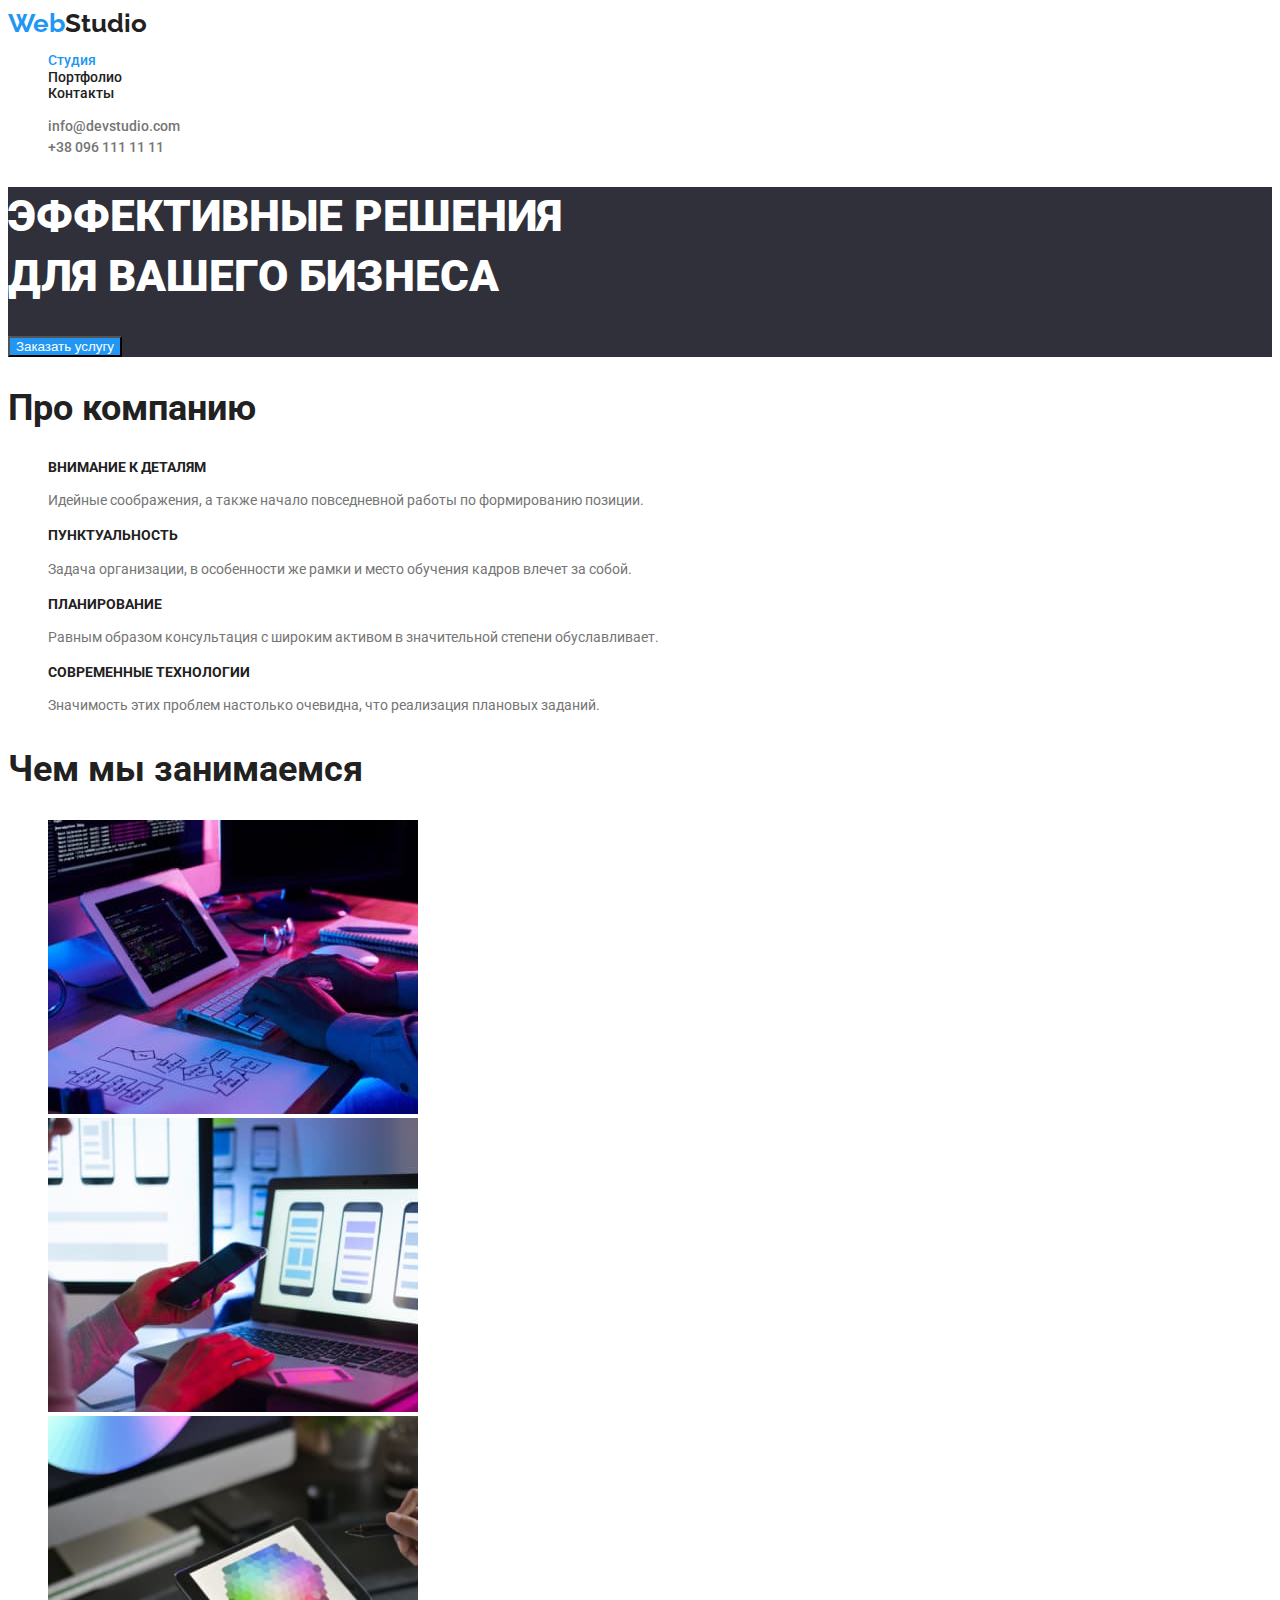
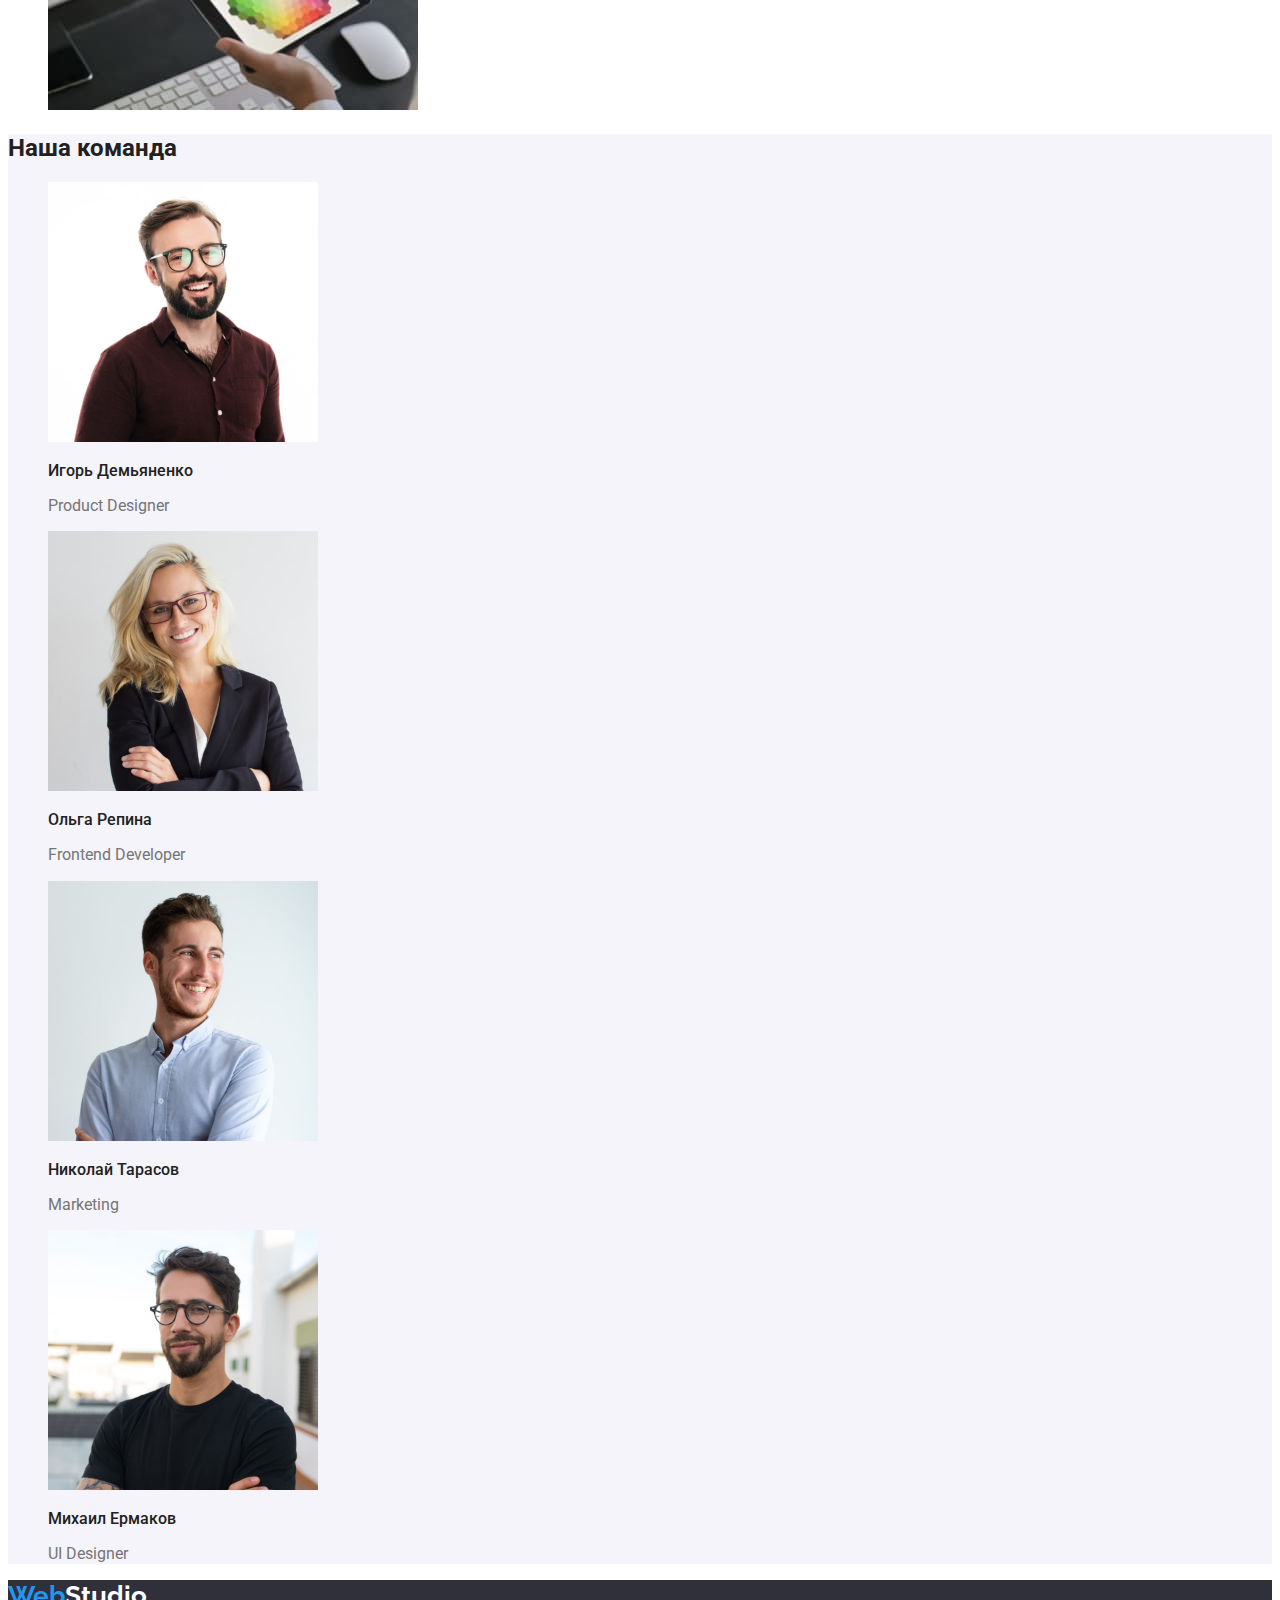
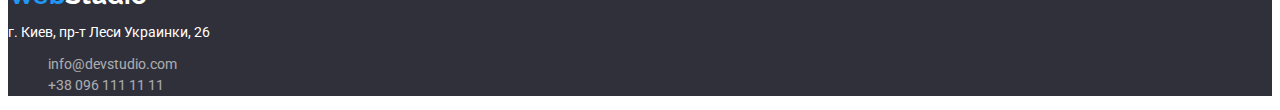
==== index.html @ cc06e84e "lastwork" ====
<!DOCTYPE html>
<html lang="ru">
  <head>
    <meta charset="UTF-8" />
    <meta http-equiv="X-UA-Compatible" content="IE=edge" />
    <meta name="viewport" content="width=device-width, initial-scale=1.0" />
    <title>Студия</title>
    <link rel="preconnect" href="https://fonts.gstatic.com" />
    <link
      href="https://fonts.googleapis.com/css2?family=Raleway:wght@700&family=Roboto:wght@400;500;700;900&display=swap"
      rel="stylesheet"
    />
    <link rel="stylesheet" href="./css//styles.css" />
  </head>
  <body>
    <!-- HEADER -->

    <header class="header">
      <nav class="navigation">
        <a href="./index.html" class="logo link"><span class="accent">Web</span>Studio</a>
        <ul class="site-nav list">
          <li class="nav-item"><a class="nav-link link curent" href="./index.html">Студия</a></li>
          <li class="nav-item"><a class="nav-link link" href="./portfolio.html">Портфолио</a></li>
          <li class="nav-item"><a class="nav-link link" href="#">Контакты</a></li>
        </ul>
      </nav>

      <ul class="contacts list">
        <li class="contacts-item">
          <a class="contacts-link link" href="mailto:info@devstudio.com">info@devstudio.com</a>
        </li>
        <li class="contacts-item">
          <a class="contacts-link link" href="tel:+380961111111">+38 096 111 11 11</a>
        </li>
      </ul>
    </header>

    <!-- MAIN -->

    <main>
      <section class="hero">
        <h1 class="hero-title">Эффективные решения<br />для вашего бизнеса</h1>
        <button class="hero-btn" type="button">Заказать услугу</button>
      </section>
      <section class="about">
        <h2 class="title">Про компанию</h2>
        <ul class="about-list list">
          <li class="about-list-item">
            <h3 class="about-subtitle">Внимание к деталям</h3>
            <p class="about-description">
              Идейные соображения, а также начало повседневной работы по формированию позиции.
            </p>
          </li>
          <li class="about-list-item">
            <h3 class="about-subtitle">Пунктуальность</h3>
            <p class="about-description">
              Задача организации, в особенности же рамки и место обучения кадров влечет за собой.
            </p>
          </li>
          <li class="about-list-item">
            <h3 class="about-subtitle">Планирование</h3>
            <p class="about-description">
              Равным образом консультация с широким активом в значительной степени обуславливает.
            </p>
          </li>
          <li class="about-list-item">
            <h3 class="about-subtitle">Современные технологии</h3>
            <p class="about-description">
              Значимость этих проблем настолько очевидна, что реализация плановых заданий.
            </p>
          </li>
        </ul>
      </section>

      <section class="our-work">
        <h2 class="title">Чем мы занимаемся</h2>
        <ul class="our-work-list list">
          <li class="our-work-item">
            <img src="./images/img1.jpg" width="370" alt="Человек работает за компьютером" />
          </li>
          <li class="our-work-item">
            <img
              src="./images/img2.jpg"
              width="370"
              alt="Человек с телефон в руке работает за компьютером"
            />
          </li>
          <li class="our-work-item">
            <img src="./images//img3.jpg" width="370" alt="Человек держит в левой руке планшет" />
          </li>
        </ul>
      </section>

      <section class="team">
        <h2>Наша команда</h2>
        <ul class="team-list list">
          <li class="team-item">
            <img src="./images/img4.jpg" width="270" alt="Фотография Игоря Демьяненка" />
            <h3 class="team-subtitle">Игорь Демьяненко</h3>
            <p class="team-description">Product Designer</p>
          </li>
          <li class="team-item">
            <img src="./images/img5.jpg" width="270" alt="Фотография Ольги Репиной" />
            <h3 class="team-subtitle">Ольга Репина</h3>
            <p class="team-description">Frontend Developer</p>
          </li>
          <li class="team-item">
            <img src="./images/img6.jpg" width="270" alt="Фотография Николая Тарасова" />
            <h3 class="team-subtitle">Николай Тарасов</h3>
            <p class="team-description">Marketing</p>
          </li>
          <li class="team-item">
            <img src="./images/img7.jpg" width="270" alt="Фотография Михаила Ермакова" />
            <h3 class="team-subtitle">Михаил Ермаков</h3>
            <p class="team-description">UI Designer</p>
          </li>
        </ul>
      </section>
    </main>

    <!-- FOOTER -->

    <footer class="footer">
      <a href="./index.html" class="logo link"><span class="accent">Web</span>Studio</a>
      <address class="address">
        <p class="office-address">г. Киев, пр-т Леси Украинки, 26</p>
        <ul class="contacts list">
          <li class="contacts-item">
            <a class="contacts-link link" href="mailto:info@devstudio.com">info@devstudio.com</a>
          </li>
          <li class="contacts-item">
            <a class="contacts-link link" href="tel:+380961111111">+38 096 111 11 11</a>
          </li>
        </ul>
      </address>
    </footer>
  </body>
</html>
---- css/styles.css ----
:root {
  --black-color: #212121;
  --blue-color: #2196f3;
  --grey-color: #757575;
  --white-color: #ffffff;
  --background-color: #2f303a;
  --light-white-color: #f5f4fa;
}

body {
  font-family: 'Roboto', sans-serif;
  color: var(--black-color);
}

.link {
  text-decoration: none;
  color: var(--black-color);
}

.list {
  list-style: none;
}

/* ========== COMPONENTS ========== */
.logo {
  font-family: 'Raleway', sans-serif;
  font-weight: 700;
  font-size: 26px;
  line-height: 1.17;
}

.accent {
  color: var(--blue-color);
}

.contacts {
  font-weight: 500;
  font-size: 14px;
  line-height: 1.5;
}

.header .contacts-link {
  color: var(--grey-color);
}

.contacts-link:hover,
.contacts-link:focus {
  color: var(--blue-color);
}

.title {
  font-weight: 700;
  font-size: 36px;
  line-height: 1.17;
}

.curent {
  color: var(--blue-color);
}
/* ========== END COMPONENTS ========== */

/* ========== HEADER ========== */
.site-nav {
  font-weight: 500;
  font-size: 14px;
  line-height: 1.17;
}

.nav-link:hover,
.nav-link:focus {
  color: var(--blue-color);
}

/* ========== END HEADER ========== */

/* ========== MAIN ========== */
.hero {
  background-color: var(--background-color);
}

.hero-title {
  font-weight: 900;
  font-size: 44px;
  line-height: 1.36;
  text-transform: uppercase;
  color: var(--white-color);
}

.hero-btn {
  background-color: var(--blue-color);
  color: var(--white-color);
}

.hero-btn:hover,
.hero-btn:focus {
  background-color: #188ce8;
  color: var(--white-color);
}

.about-subtitle {
  font-weight: 700;
  font-size: 14px;
  line-height: 1.17;
  text-transform: uppercase;
}

.about-description {
  color: var(--grey-color);
  font-size: 14px;
  line-height: 1.71;
}

.team {
  background-color: var(--light-white-color);
}

.team-subtitle {
  font-weight: 500;
  font-size: 16px;
  line-height: 1.17;
}

.team-description {
  color: var(--grey-color);
  font-size: 16px;
  line-height: 1.17;
}

/* PORTFOLIO.HTML */

.filtr-nav button {
  cursor: pointer;
  background-color: var(--light-white-color);
}

.filtr-nav button:hover,
.filtr-nav button:focus {
  background-color: var(--blue-color);
  color: var(--white-color);
}

.projects-title {
  font-weight: 700;
  font-size: 18px;
  line-height: 2;
}

.projects-description {
  color: var(--grey-color);
  font-size: 16px;
  line-height: 1.87;
}

/* ========== END MAIN ========== */

/* ========== FOOTER ========== */

.footer {
  background-color: var(--background-color);
}

.footer .contacts-link {
  color: var(--white-color);
  font-weight: 400;
  font-size: 14px;
  line-height: 1.17;
  opacity: 0.6;
}

.footer .contacts-link:hover,
.footer .contacts-link:focus {
  color: var(--blue-color);
  opacity: 1;
}

.footer .logo {
  color: var(--white-color);
}

.office-address {
  color: var(--white-color);
  font-size: 14px;
  line-height: 1.17;
}

.address {
  font-style: normal;
}

/* ========== END FOOTER ========== */
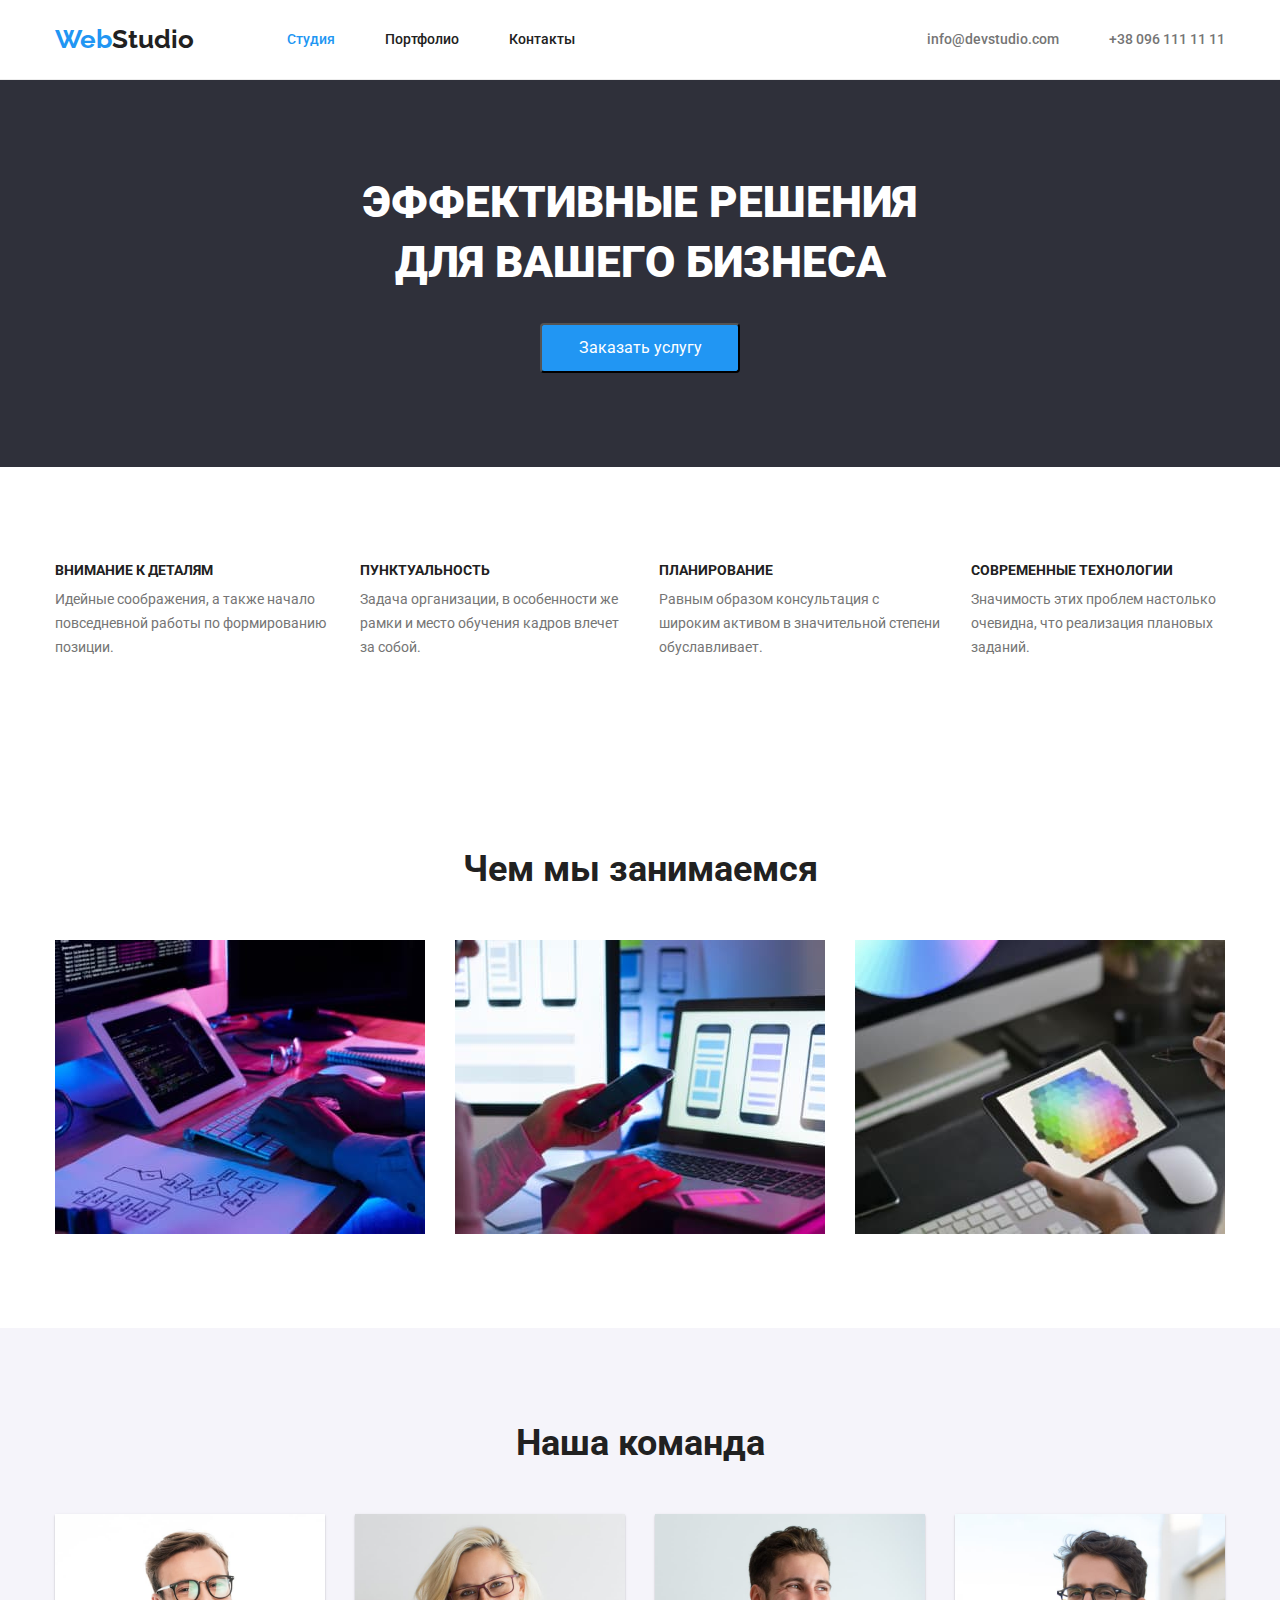
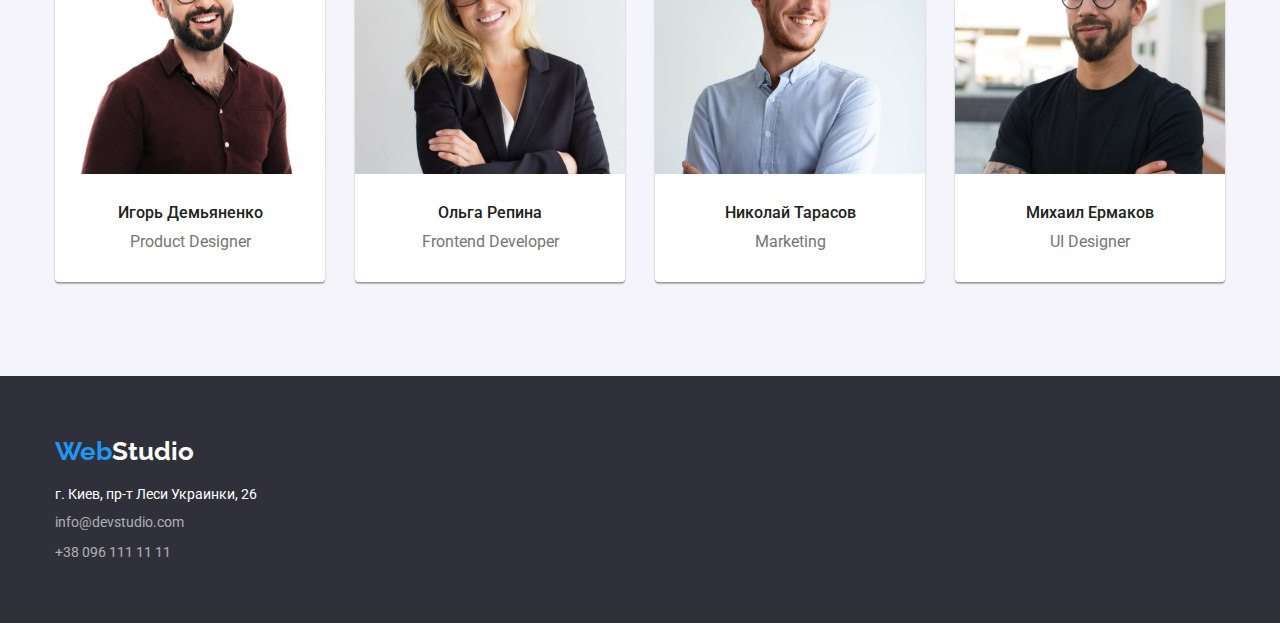
==== commit 3706900e: "hw3" ====
--- a/index.html
+++ b/index.html
@@ -5,6 +5,7 @@
     <meta http-equiv="X-UA-Compatible" content="IE=edge" />
     <meta name="viewport" content="width=device-width, initial-scale=1.0" />
     <title>Студия</title>
+    <link rel="stylesheet" href="./css//modern-normalize.css" />
     <link rel="preconnect" href="https://fonts.gstatic.com" />
     <link
       href="https://fonts.googleapis.com/css2?family=Raleway:wght@700&family=Roboto:wght@400;500;700;900&display=swap"
@@ -16,123 +17,180 @@
     <!-- HEADER -->
 
     <header class="header">
-      <nav class="navigation">
-        <a href="./index.html" class="logo link"><span class="accent">Web</span>Studio</a>
-        <ul class="site-nav list">
-          <li class="nav-item"><a class="nav-link link curent" href="./index.html">Студия</a></li>
-          <li class="nav-item"><a class="nav-link link" href="./portfolio.html">Портфолио</a></li>
-          <li class="nav-item"><a class="nav-link link" href="#">Контакты</a></li>
+      <div class="container header-container">
+        <nav class="nav">
+          <a href="./index.html" class="logo link"
+            ><span class="accent">Web</span>Studio</a
+          >
+          <ul class="site-nav list">
+            <li class="nav-item">
+              <a class="nav-link link curent" href="./index.html">Студия</a>
+            </li>
+            <li class="nav-item">
+              <a class="nav-link link" href="./portfolio.html">Портфолио</a>
+            </li>
+            <li class="nav-item">
+              <a class="nav-link link" href="#">Контакты</a>
+            </li>
+          </ul>
+        </nav>
+
+        <ul class="contacts list">
+          <li class="contacts-item">
+            <a class="contacts-link link" href="mailto:info@devstudio.com"
+              >info@devstudio.com</a
+            >
+          </li>
+          <li class="contacts-item">
+            <a class="contacts-link link" href="tel:+380961111111"
+              >+38 096 111 11 11</a
+            >
+          </li>
         </ul>
-      </nav>
-
-      <ul class="contacts list">
-        <li class="contacts-item">
-          <a class="contacts-link link" href="mailto:info@devstudio.com">info@devstudio.com</a>
-        </li>
-        <li class="contacts-item">
-          <a class="contacts-link link" href="tel:+380961111111">+38 096 111 11 11</a>
-        </li>
-      </ul>
+      </div>
     </header>
 
     <!-- MAIN -->
 
     <main>
-      <section class="hero">
+      <section class="hero section">
         <h1 class="hero-title">Эффективные решения<br />для вашего бизнеса</h1>
         <button class="hero-btn" type="button">Заказать услугу</button>
       </section>
-      <section class="about">
-        <h2 class="title">Про компанию</h2>
-        <ul class="about-list list">
-          <li class="about-list-item">
-            <h3 class="about-subtitle">Внимание к деталям</h3>
-            <p class="about-description">
-              Идейные соображения, а также начало повседневной работы по формированию позиции.
-            </p>
-          </li>
-          <li class="about-list-item">
-            <h3 class="about-subtitle">Пунктуальность</h3>
-            <p class="about-description">
-              Задача организации, в особенности же рамки и место обучения кадров влечет за собой.
-            </p>
-          </li>
-          <li class="about-list-item">
-            <h3 class="about-subtitle">Планирование</h3>
-            <p class="about-description">
-              Равным образом консультация с широким активом в значительной степени обуславливает.
-            </p>
-          </li>
-          <li class="about-list-item">
-            <h3 class="about-subtitle">Современные технологии</h3>
-            <p class="about-description">
-              Значимость этих проблем настолько очевидна, что реализация плановых заданий.
-            </p>
-          </li>
-        </ul>
+
+      <section class="about section">
+        <div class="container">
+          <h2 class="title hidden">Про компанию</h2>
+          <ul class="about-list list">
+            <li class="about-list-item">
+              <h3 class="about-subtitle">Внимание к деталям</h3>
+              <p class="about-description">
+                Идейные соображения, а также начало повседневной работы по
+                формированию позиции.
+              </p>
+            </li>
+            <li class="about-list-item">
+              <h3 class="about-subtitle">Пунктуальность</h3>
+              <p class="about-description">
+                Задача организации, в особенности же рамки и место обучения
+                кадров влечет за собой.
+              </p>
+            </li>
+            <li class="about-list-item">
+              <h3 class="about-subtitle">Планирование</h3>
+              <p class="about-description">
+                Равным образом консультация с широким активом в значительной
+                степени обуславливает.
+              </p>
+            </li>
+            <li class="about-list-item">
+              <h3 class="about-subtitle">Современные технологии</h3>
+              <p class="about-description">
+                Значимость этих проблем настолько очевидна, что реализация
+                плановых заданий.
+              </p>
+            </li>
+          </ul>
+        </div>
       </section>
 
-      <section class="our-work">
-        <h2 class="title">Чем мы занимаемся</h2>
-        <ul class="our-work-list list">
-          <li class="our-work-item">
-            <img src="./images/img1.jpg" width="370" alt="Человек работает за компьютером" />
-          </li>
-          <li class="our-work-item">
-            <img
-              src="./images/img2.jpg"
-              width="370"
-              alt="Человек с телефон в руке работает за компьютером"
-            />
-          </li>
-          <li class="our-work-item">
-            <img src="./images//img3.jpg" width="370" alt="Человек держит в левой руке планшет" />
-          </li>
-        </ul>
+      <section class="our-work section">
+        <div class="container">
+          <h2 class="title">Чем мы занимаемся</h2>
+          <ul class="our-work-list list">
+            <li class="our-work-item">
+              <img
+                src="./images/img1.jpg"
+                width="370"
+                alt="Человек работает за компьютером"
+              />
+            </li>
+            <li class="our-work-item">
+              <img
+                src="./images/img2.jpg"
+                width="370"
+                alt="Человек с телефон в руке работает за компьютером"
+              />
+            </li>
+            <li class="our-work-item">
+              <img
+                src="./images//img3.jpg"
+                width="370"
+                alt="Человек держит в левой руке планшет"
+              />
+            </li>
+          </ul>
+        </div>
       </section>
 
-      <section class="team">
-        <h2>Наша команда</h2>
-        <ul class="team-list list">
-          <li class="team-item">
-            <img src="./images/img4.jpg" width="270" alt="Фотография Игоря Демьяненка" />
-            <h3 class="team-subtitle">Игорь Демьяненко</h3>
-            <p class="team-description">Product Designer</p>
-          </li>
-          <li class="team-item">
-            <img src="./images/img5.jpg" width="270" alt="Фотография Ольги Репиной" />
-            <h3 class="team-subtitle">Ольга Репина</h3>
-            <p class="team-description">Frontend Developer</p>
-          </li>
-          <li class="team-item">
-            <img src="./images/img6.jpg" width="270" alt="Фотография Николая Тарасова" />
-            <h3 class="team-subtitle">Николай Тарасов</h3>
-            <p class="team-description">Marketing</p>
-          </li>
-          <li class="team-item">
-            <img src="./images/img7.jpg" width="270" alt="Фотография Михаила Ермакова" />
-            <h3 class="team-subtitle">Михаил Ермаков</h3>
-            <p class="team-description">UI Designer</p>
-          </li>
-        </ul>
+      <section class="team section">
+        <div class="container">
+          <h2 class="title">Наша команда</h2>
+          <ul class="team-list list">
+            <li class="team-item">
+              <img
+                src="./images/img4.jpg"
+                width="270"
+                alt="Фотография Игоря Демьяненка"
+              />
+              <h3 class="team-subtitle">Игорь Демьяненко</h3>
+              <p class="team-description">Product Designer</p>
+            </li>
+            <li class="team-item">
+              <img
+                src="./images/img5.jpg"
+                width="270"
+                alt="Фотография Ольги Репиной"
+              />
+              <h3 class="team-subtitle">Ольга Репина</h3>
+              <p class="team-description">Frontend Developer</p>
+            </li>
+            <li class="team-item">
+              <img
+                src="./images/img6.jpg"
+                width="270"
+                alt="Фотография Николая Тарасова"
+              />
+              <h3 class="team-subtitle">Николай Тарасов</h3>
+              <p class="team-description">Marketing</p>
+            </li>
+            <li class="team-item">
+              <img
+                src="./images/img7.jpg"
+                width="270"
+                alt="Фотография Михаила Ермакова"
+              />
+              <h3 class="team-subtitle">Михаил Ермаков</h3>
+              <p class="team-description">UI Designer</p>
+            </li>
+          </ul>
+        </div>
       </section>
     </main>
 
     <!-- FOOTER -->
 
     <footer class="footer">
-      <a href="./index.html" class="logo link"><span class="accent">Web</span>Studio</a>
-      <address class="address">
-        <p class="office-address">г. Киев, пр-т Леси Украинки, 26</p>
-        <ul class="contacts list">
-          <li class="contacts-item">
-            <a class="contacts-link link" href="mailto:info@devstudio.com">info@devstudio.com</a>
-          </li>
-          <li class="contacts-item">
-            <a class="contacts-link link" href="tel:+380961111111">+38 096 111 11 11</a>
-          </li>
-        </ul>
-      </address>
+      <div class="container">
+        <a href="./index.html" class="logo link"
+          ><span class="accent">Web</span>Studio</a
+        >
+        <address class="address">
+          <p class="office-address">г. Киев, пр-т Леси Украинки, 26</p>
+          <ul class="contacts list">
+            <li class="contacts-item">
+              <a class="contacts-link link" href="mailto:info@devstudio.com"
+                >info@devstudio.com</a
+              >
+            </li>
+            <li class="contacts-item">
+              <a class="contacts-link link" href="tel:+380961111111"
+                >+38 096 111 11 11</a
+              >
+            </li>
+          </ul>
+        </address>
+      </div>
     </footer>
   </body>
 </html>
--- a/css/styles.css
+++ b/css/styles.css
@@ -8,7 +8,7 @@
 }
 
 body {
-  font-family: 'Roboto', sans-serif;
+  font-family: "Roboto", sans-serif;
   color: var(--black-color);
 }
 
@@ -22,12 +22,6 @@
 }
 
 /* ========== COMPONENTS ========== */
-.logo {
-  font-family: 'Raleway', sans-serif;
-  font-weight: 700;
-  font-size: 26px;
-  line-height: 1.17;
-}
 
 .accent {
   color: var(--blue-color);
@@ -57,13 +51,71 @@
 .curent {
   color: var(--blue-color);
 }
+
+.container {
+  margin-left: auto;
+  margin-right: auto;
+  width: 1200px;
+  padding-left: 15px;
+  padding-right: 15px;
+}
+
+.section {
+  padding-top: 94px;
+  padding-bottom: 94px;
+}
+
+img {
+  display: block;
+}
+
+.hidden {
+  visibility: hidden;
+  height: 1px;
+  width: 1px;
+}
 /* ========== END COMPONENTS ========== */
 
 /* ========== HEADER ========== */
+.header {
+  padding-top: 24px;
+  padding-bottom: 25px;
+  outline: 1px solid #ececec;
+}
+.header-container {
+  display: flex;
+  align-items: center;
+  justify-content: space-between;
+}
+
+.logo {
+  font-family: "Raleway", sans-serif;
+  font-weight: 700;
+  font-size: 26px;
+  line-height: 1.17;
+}
+
+.nav {
+  display: flex;
+  align-items: center;
+}
+
+.nav-item:not(:last-child),
+.contacts-item:not(:last-child) {
+  margin-right: 50px;
+}
+
 .site-nav {
+  margin-left: 93px;
   font-weight: 500;
   font-size: 14px;
   line-height: 1.17;
+}
+
+.site-nav,
+.header .contacts {
+  display: flex;
+  align-items: center;
 }
 
 .nav-link:hover,
@@ -75,6 +127,7 @@
 
 /* ========== MAIN ========== */
 .hero {
+  text-align: center;
   background-color: var(--background-color);
 }
 
@@ -84,11 +137,15 @@
   line-height: 1.36;
   text-transform: uppercase;
   color: var(--white-color);
+  margin-bottom: 30px;
 }
 
 .hero-btn {
   background-color: var(--blue-color);
   color: var(--white-color);
+  width: 200px;
+  height: 50px;
+  border-radius: 4px;
 }
 
 .hero-btn:hover,
@@ -97,17 +154,39 @@
   color: var(--white-color);
 }
 
+.about-list {
+  display: flex;
+}
+
 .about-subtitle {
   font-weight: 700;
   font-size: 14px;
   line-height: 1.17;
   text-transform: uppercase;
+  margin-bottom: 10px;
 }
 
 .about-description {
   color: var(--grey-color);
   font-size: 14px;
   line-height: 1.71;
+}
+
+.about-list-item:not(:last-child) {
+  margin-right: 30px;
+}
+
+.our-work .title,
+.team .title {
+  text-align: center;
+  margin-bottom: 50px;
+}
+.our-work-list {
+  display: flex;
+}
+.our-work-item:not(:last-child),
+.team-item:not(:last-child) {
+  margin-right: 30px;
 }
 
 .team {
@@ -118,37 +197,93 @@
   font-weight: 500;
   font-size: 16px;
   line-height: 1.17;
+  margin-top: 30px;
+  text-align: center;
 }
 
 .team-description {
   color: var(--grey-color);
   font-size: 16px;
   line-height: 1.17;
+  margin-top: 10px;
+  text-align: center;
+  padding-bottom: 30px;
+}
+
+.team-item {
+  background-color: var(--white-color);
+  box-shadow: 0px 1px 3px rgba(0, 0, 0, 0.12), 0px 1px 1px rgba(0, 0, 0, 0.14),
+    0px 2px 1px rgba(0, 0, 0, 0.2);
+  border-radius: 0px 0px 4px 4px;
+}
+
+.team-list {
+  display: flex;
 }
 
 /* PORTFOLIO.HTML */
+
+.filtr-nav {
+  display: flex;
+  justify-content: center;
+}
+
+.filtr-nav-item {
+  margin-bottom: 50px;
+}
 
 .filtr-nav button {
   cursor: pointer;
   background-color: var(--light-white-color);
+  padding: 6px 22px 6px 22px;
+  border-radius: 4px;
+  box-shadow: 0px 3px 1px rgb(0 0 0 / 10%), 0px 1px 2px rgb(0 0 0 / 8%),
+    0px 2px 2px rgb(0 0 0 / 12%);
+  border: 0;
 }
 
 .filtr-nav button:hover,
 .filtr-nav button:focus {
   background-color: var(--blue-color);
   color: var(--white-color);
+}
+
+.filtr-nav-item:not(:last-child) {
+  margin-right: 8px;
+}
+
+.projects {
+  display: flex;
+  flex-wrap: wrap;
+  margin-right: -30px;
+  margin-top: -30px;
+}
+
+.projects-item {
+  margin-right: 30px;
+  margin-top: 30px;
+  flex-basis: calc(100% / 3 - 30px);
+  outline: 1px solid #eeeeee;
 }
 
 .projects-title {
   font-weight: 700;
   font-size: 18px;
   line-height: 2;
+  padding-top: 20px;
 }
 
 .projects-description {
   color: var(--grey-color);
   font-size: 16px;
   line-height: 1.87;
+  padding-bottom: 20px;
+}
+
+.projects-title,
+.projects-description {
+  padding-right: 24px;
+  padding-left: 24px;
 }
 
 /* ========== END MAIN ========== */
@@ -157,6 +292,8 @@
 
 .footer {
   background-color: var(--background-color);
+  padding-top: 60px;
+  padding-bottom: 60px;
 }
 
 .footer .contacts-link {
@@ -185,6 +322,12 @@
 
 .address {
   font-style: normal;
+  margin-top: 20px;
+}
+
+.office-address,
+.footer .contacts-item:not(:last-child) {
+  margin-bottom: 9px;
 }
 
 /* ========== END FOOTER ========== */
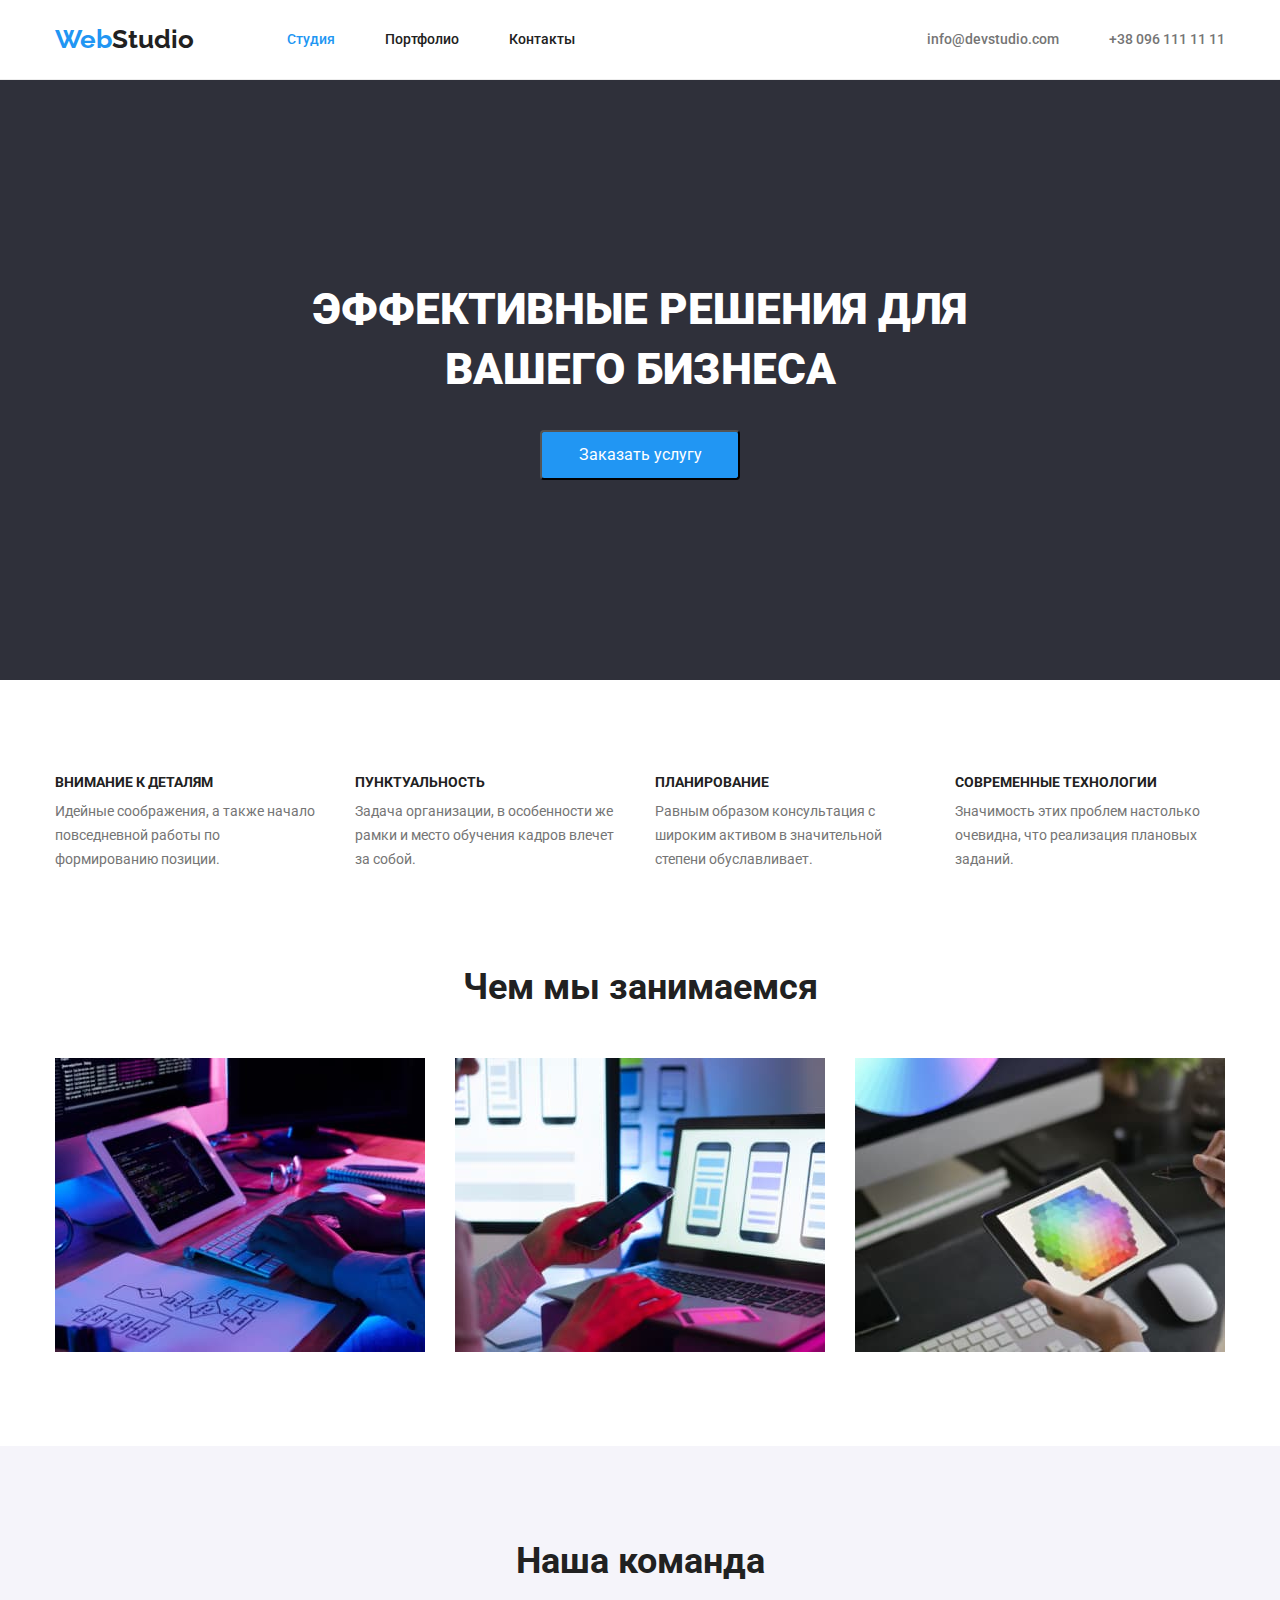
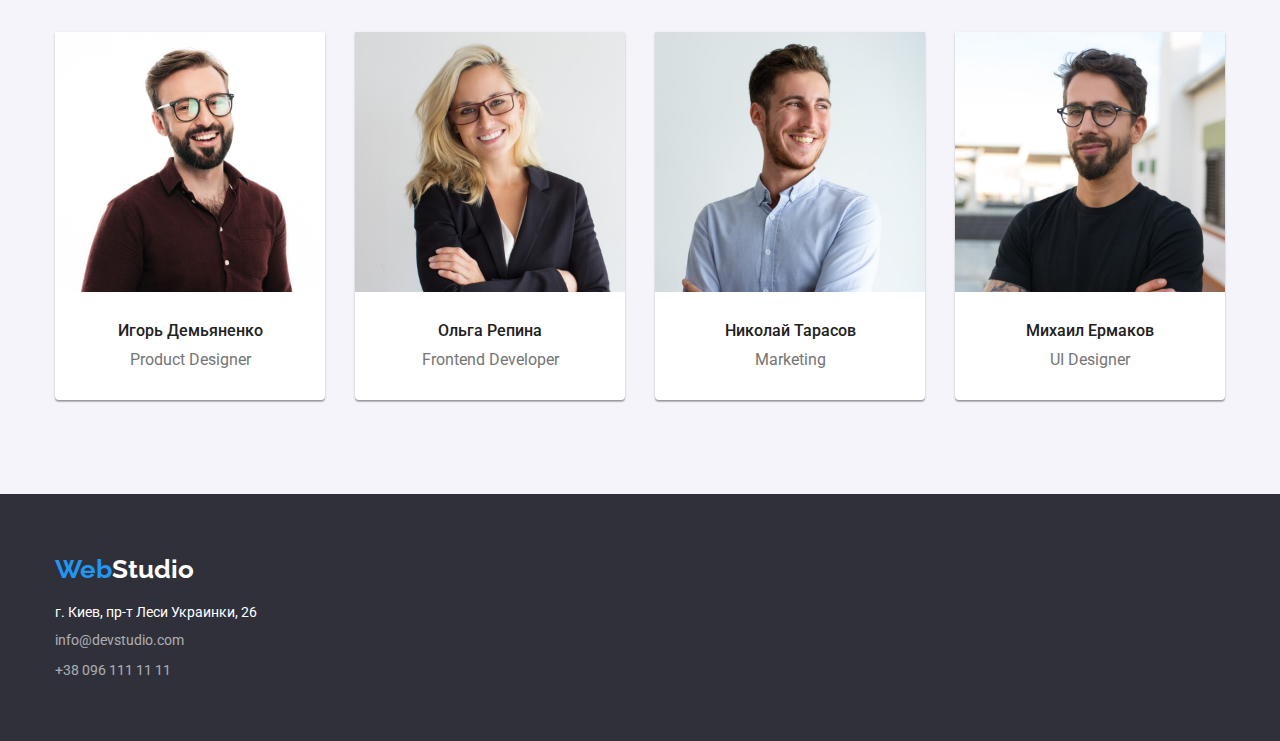
==== commit 9c9d2021: "fix" ====
--- a/index.html
+++ b/index.html
@@ -19,9 +19,7 @@
     <header class="header">
       <div class="container header-container">
         <nav class="nav">
-          <a href="./index.html" class="logo link"
-            ><span class="accent">Web</span>Studio</a
-          >
+          <a href="./index.html" class="logo link"><span class="accent">Web</span>Studio</a>
           <ul class="site-nav list">
             <li class="nav-item">
               <a class="nav-link link curent" href="./index.html">Студия</a>
@@ -37,14 +35,10 @@
 
         <ul class="contacts list">
           <li class="contacts-item">
-            <a class="contacts-link link" href="mailto:info@devstudio.com"
-              >info@devstudio.com</a
-            >
+            <a class="contacts-link link" href="mailto:info@devstudio.com">info@devstudio.com</a>
           </li>
           <li class="contacts-item">
-            <a class="contacts-link link" href="tel:+380961111111"
-              >+38 096 111 11 11</a
-            >
+            <a class="contacts-link link" href="tel:+380961111111">+38 096 111 11 11</a>
           </li>
         </ul>
       </div>
@@ -53,41 +47,37 @@
     <!-- MAIN -->
 
     <main>
-      <section class="hero section">
-        <h1 class="hero-title">Эффективные решения<br />для вашего бизнеса</h1>
+      <section class="hero">
+        <h1 class="hero-title">Эффективные решения для вашего бизнеса</h1>
         <button class="hero-btn" type="button">Заказать услугу</button>
       </section>
 
       <section class="about section">
         <div class="container">
-          <h2 class="title hidden">Про компанию</h2>
+          <h2 class="title visually-hidden">Про компанию</h2>
           <ul class="about-list list">
             <li class="about-list-item">
               <h3 class="about-subtitle">Внимание к деталям</h3>
               <p class="about-description">
-                Идейные соображения, а также начало повседневной работы по
-                формированию позиции.
+                Идейные соображения, а также начало повседневной работы по формированию позиции.
               </p>
             </li>
             <li class="about-list-item">
               <h3 class="about-subtitle">Пунктуальность</h3>
               <p class="about-description">
-                Задача организации, в особенности же рамки и место обучения
-                кадров влечет за собой.
+                Задача организации, в особенности же рамки и место обучения кадров влечет за собой.
               </p>
             </li>
             <li class="about-list-item">
               <h3 class="about-subtitle">Планирование</h3>
               <p class="about-description">
-                Равным образом консультация с широким активом в значительной
-                степени обуславливает.
+                Равным образом консультация с широким активом в значительной степени обуславливает.
               </p>
             </li>
             <li class="about-list-item">
               <h3 class="about-subtitle">Современные технологии</h3>
               <p class="about-description">
-                Значимость этих проблем настолько очевидна, что реализация
-                плановых заданий.
+                Значимость этих проблем настолько очевидна, что реализация плановых заданий.
               </p>
             </li>
           </ul>
@@ -99,11 +89,7 @@
           <h2 class="title">Чем мы занимаемся</h2>
           <ul class="our-work-list list">
             <li class="our-work-item">
-              <img
-                src="./images/img1.jpg"
-                width="370"
-                alt="Человек работает за компьютером"
-              />
+              <img src="./images/img1.jpg" width="370" alt="Человек работает за компьютером" />
             </li>
             <li class="our-work-item">
               <img
@@ -113,11 +99,7 @@
               />
             </li>
             <li class="our-work-item">
-              <img
-                src="./images//img3.jpg"
-                width="370"
-                alt="Человек держит в левой руке планшет"
-              />
+              <img src="./images//img3.jpg" width="370" alt="Человек держит в левой руке планшет" />
             </li>
           </ul>
         </div>
@@ -128,40 +110,32 @@
           <h2 class="title">Наша команда</h2>
           <ul class="team-list list">
             <li class="team-item">
-              <img
-                src="./images/img4.jpg"
-                width="270"
-                alt="Фотография Игоря Демьяненка"
-              />
-              <h3 class="team-subtitle">Игорь Демьяненко</h3>
-              <p class="team-description">Product Designer</p>
+              <img src="./images/img4.jpg" width="270" alt="Фотография Игоря Демьяненка" />
+              <div class="card-info">
+                <h3 class="team-subtitle">Игорь Демьяненко</h3>
+                <p class="team-description">Product Designer</p>
+              </div>
             </li>
             <li class="team-item">
-              <img
-                src="./images/img5.jpg"
-                width="270"
-                alt="Фотография Ольги Репиной"
-              />
-              <h3 class="team-subtitle">Ольга Репина</h3>
-              <p class="team-description">Frontend Developer</p>
+              <img src="./images/img5.jpg" width="270" alt="Фотография Ольги Репиной" />
+              <div class="card-info">
+                <h3 class="team-subtitle">Ольга Репина</h3>
+                <p class="team-description">Frontend Developer</p>
+              </div>
             </li>
             <li class="team-item">
-              <img
-                src="./images/img6.jpg"
-                width="270"
-                alt="Фотография Николая Тарасова"
-              />
-              <h3 class="team-subtitle">Николай Тарасов</h3>
-              <p class="team-description">Marketing</p>
+              <img src="./images/img6.jpg" width="270" alt="Фотография Николая Тарасова" />
+              <div class="card-info">
+                <h3 class="team-subtitle">Николай Тарасов</h3>
+                <p class="team-description">Marketing</p>
+              </div>
             </li>
             <li class="team-item">
-              <img
-                src="./images/img7.jpg"
-                width="270"
-                alt="Фотография Михаила Ермакова"
-              />
-              <h3 class="team-subtitle">Михаил Ермаков</h3>
-              <p class="team-description">UI Designer</p>
+              <img src="./images/img7.jpg" width="270" alt="Фотография Михаила Ермакова" />
+              <div class="card-info">
+                <h3 class="team-subtitle">Михаил Ермаков</h3>
+                <p class="team-description">UI Designer</p>
+              </div>
             </li>
           </ul>
         </div>
@@ -172,21 +146,15 @@
 
     <footer class="footer">
       <div class="container">
-        <a href="./index.html" class="logo link"
-          ><span class="accent">Web</span>Studio</a
-        >
+        <a href="./index.html" class="logo link"><span class="accent">Web</span>Studio</a>
         <address class="address">
           <p class="office-address">г. Киев, пр-т Леси Украинки, 26</p>
           <ul class="contacts list">
             <li class="contacts-item">
-              <a class="contacts-link link" href="mailto:info@devstudio.com"
-                >info@devstudio.com</a
-              >
+              <a class="contacts-link link" href="mailto:info@devstudio.com">info@devstudio.com</a>
             </li>
             <li class="contacts-item">
-              <a class="contacts-link link" href="tel:+380961111111"
-                >+38 096 111 11 11</a
-              >
+              <a class="contacts-link link" href="tel:+380961111111">+38 096 111 11 11</a>
             </li>
           </ul>
         </address>
--- a/css/styles.css
+++ b/css/styles.css
@@ -8,7 +8,7 @@
 }
 
 body {
-  font-family: "Roboto", sans-serif;
+  font-family: 'Roboto', sans-serif;
   color: var(--black-color);
 }
 
@@ -69,10 +69,18 @@
   display: block;
 }
 
-.hidden {
-  visibility: hidden;
+.visually-hidden {
+  position: absolute;
+  width: 1px;
   height: 1px;
-  width: 1px;
+  margin: -1px;
+  border: 0;
+  padding: 0;
+
+  white-space: nowrap;
+  clip-path: inset(100%);
+  clip: rect(0 0 0 0);
+  overflow: hidden;
 }
 /* ========== END COMPONENTS ========== */
 
@@ -80,7 +88,7 @@
 .header {
   padding-top: 24px;
   padding-bottom: 25px;
-  outline: 1px solid #ececec;
+  border-bottom: 1px solid #ececec;
 }
 .header-container {
   display: flex;
@@ -89,7 +97,7 @@
 }
 
 .logo {
-  font-family: "Raleway", sans-serif;
+  font-family: 'Raleway', sans-serif;
   font-weight: 700;
   font-size: 26px;
   line-height: 1.17;
@@ -116,6 +124,11 @@
 .header .contacts {
   display: flex;
   align-items: center;
+}
+
+.nav-link {
+  padding-top: 32px;
+  padding-bottom: 32px;
 }
 
 .nav-link:hover,
@@ -129,6 +142,8 @@
 .hero {
   text-align: center;
   background-color: var(--background-color);
+  padding-top: 200px;
+  padding-bottom: 200px;
 }
 
 .hero-title {
@@ -138,6 +153,9 @@
   text-transform: uppercase;
   color: var(--white-color);
   margin-bottom: 30px;
+  width: 696px;
+  margin-left: auto;
+  margin-right: auto;
 }
 
 .hero-btn {
@@ -154,6 +172,10 @@
   color: var(--white-color);
 }
 
+.about {
+  padding-bottom: 0;
+}
+
 .about-list {
   display: flex;
 }
@@ -170,6 +192,10 @@
   color: var(--grey-color);
   font-size: 14px;
   line-height: 1.71;
+}
+
+.about-list-item {
+  max-width: 270px;
 }
 
 .about-list-item:not(:last-child) {
@@ -197,7 +223,6 @@
   font-weight: 500;
   font-size: 16px;
   line-height: 1.17;
-  margin-top: 30px;
   text-align: center;
 }
 
@@ -207,7 +232,6 @@
   line-height: 1.17;
   margin-top: 10px;
   text-align: center;
-  padding-bottom: 30px;
 }
 
 .team-item {
@@ -215,20 +239,23 @@
   box-shadow: 0px 1px 3px rgba(0, 0, 0, 0.12), 0px 1px 1px rgba(0, 0, 0, 0.14),
     0px 2px 1px rgba(0, 0, 0, 0.2);
   border-radius: 0px 0px 4px 4px;
+  max-width: 270px;
 }
 
 .team-list {
   display: flex;
 }
 
+.card-info {
+  padding-top: 30px;
+  padding-bottom: 30px;
+}
+
 /* PORTFOLIO.HTML */
 
 .filtr-nav {
   display: flex;
   justify-content: center;
-}
-
-.filtr-nav-item {
   margin-bottom: 50px;
 }
 
@@ -263,29 +290,27 @@
   margin-right: 30px;
   margin-top: 30px;
   flex-basis: calc(100% / 3 - 30px);
-  outline: 1px solid #eeeeee;
 }
 
 .projects-title {
   font-weight: 700;
   font-size: 18px;
   line-height: 2;
-  padding-top: 20px;
+  margin-bottom: 4px;
 }
 
 .projects-description {
   color: var(--grey-color);
   font-size: 16px;
   line-height: 1.87;
-  padding-bottom: 20px;
-}
-
-.projects-title,
-.projects-description {
-  padding-right: 24px;
-  padding-left: 24px;
-}
-
+}
+
+.projects-info {
+  border-left: 1px solid #eeeeee;
+  border-right: 1px solid #eeeeee;
+  border-bottom: 1px solid #eeeeee;
+  padding: 20px 24px 20px 24px;
+}
 /* ========== END MAIN ========== */
 
 /* ========== FOOTER ========== */
